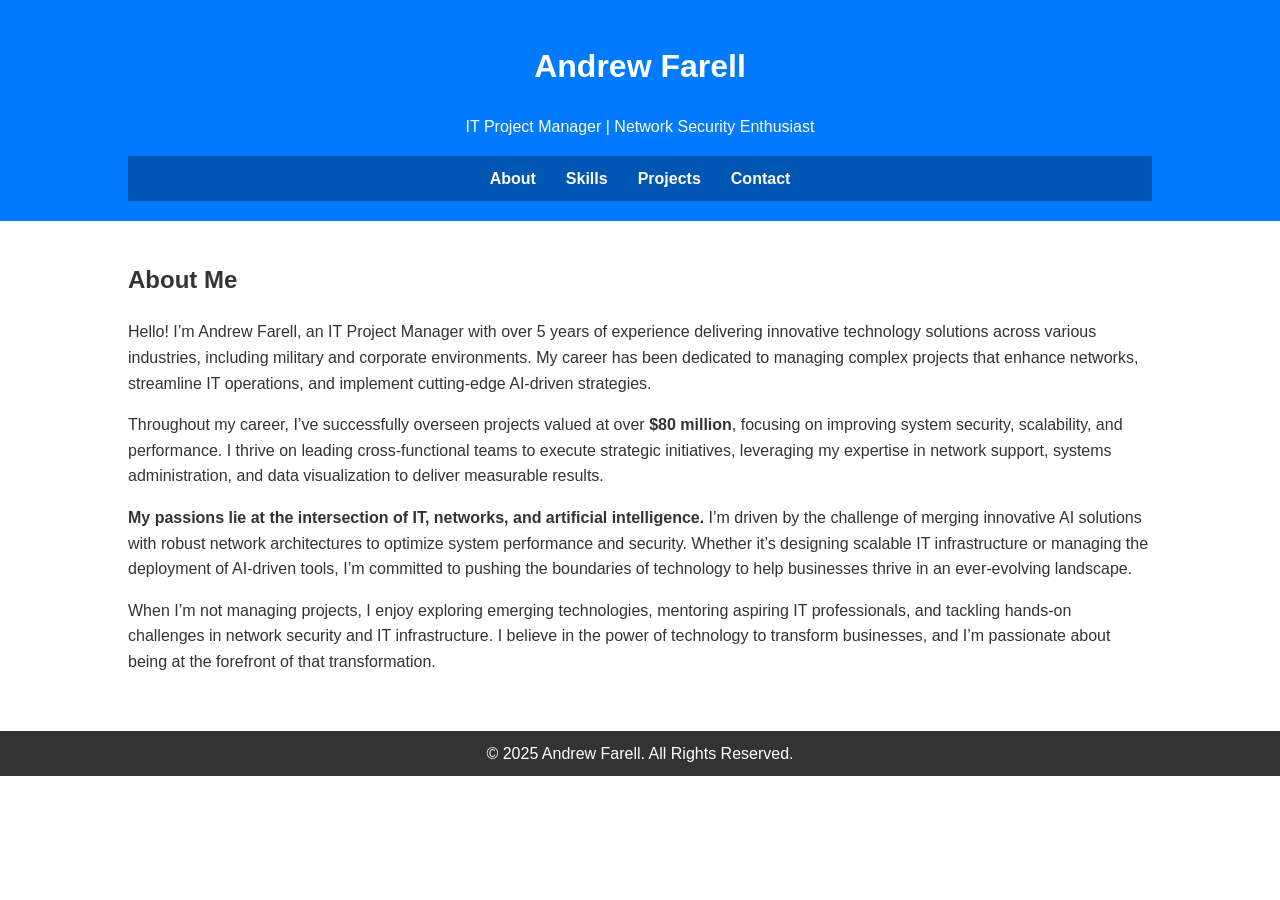
==== index.html @ 7eeb5d53 "Add static HTML, CSS, and image for personal website" ====
<!DOCTYPE html>
<html lang="en">
<head>
    <meta charset="UTF-8">
    <meta name="viewport" content="width=device-width, initial-scale=1.0">
    <title>Andrew Farell - About Me</title>
    <link rel="stylesheet" href="style.css">
</head>
<body>
    <header>
        <h1>Andrew Farell</h1>
        <p>IT Project Manager | Network Security Enthusiast</p>
        <nav>
            <a href="index.html">About</a>
            <a href="skills.html">Skills</a>
            <a href="projects.html">Projects</a>
            <a href="contact.html">Contact</a>
        </nav>
    </header>
    <main>
        <section>
            <h2>About Me</h2>
            <p>Hello! I’m Andrew Farell, an IT Project Manager with over 5 years of experience delivering innovative technology solutions across various industries, including military and corporate environments. My career has been dedicated to managing complex projects that enhance networks, streamline IT operations, and implement cutting-edge AI-driven strategies.</p>

            <p>Throughout my career, I’ve successfully overseen projects valued at over <strong>$80 million</strong>, focusing on improving system security, scalability, and performance. I thrive on leading cross-functional teams to execute strategic initiatives, leveraging my expertise in network support, systems administration, and data visualization to deliver measurable results.</p>

            <p><strong>My passions lie at the intersection of IT, networks, and artificial intelligence.</strong> I’m driven by the challenge of merging innovative AI solutions with robust network architectures to optimize system performance and security. Whether it’s designing scalable IT infrastructure or managing the deployment of AI-driven tools, I’m committed to pushing the boundaries of technology to help businesses thrive in an ever-evolving landscape.</p>

            <p>When I’m not managing projects, I enjoy exploring emerging technologies, mentoring aspiring IT professionals, and tackling hands-on challenges in network security and IT infrastructure. I believe in the power of technology to transform businesses, and I’m passionate about being at the forefront of that transformation.</p>
        </section>
    </main>
    <footer>
        <p>&copy; 2025 Andrew Farell. All Rights Reserved.</p>
    </footer>
</body>
</html>
---- style.css ----
/* Global Styles */
body {
    font-family: Arial, sans-serif;
    margin: 0;
    padding: 0;
    /* Background image with fallback background-color */
    background: url('/background.jpg') no-repeat center center fixed;
    background-size: cover;
    color: #333;
    line-height: 1.6;
}

header {
    background-color: #007BFF;
    color: #fff;
    padding: 20px 10%;
    text-align: center;
}

nav {
    display: flex;
    justify-content: center;
    background: #0056b3;
    padding: 10px;
}

nav a {
    margin: 0 15px;
    color: #fff;
    font-weight: bold;
    text-decoration: none;
}

nav a:hover {
    text-decoration: underline;
}

main {
    padding: 20px 10%;
}

footer {
    background-color: #333;
    color: #fff;
    text-align: center;
    padding: 10px;
    margin-top: 20px;
}

footer p {
    margin: 0;
}
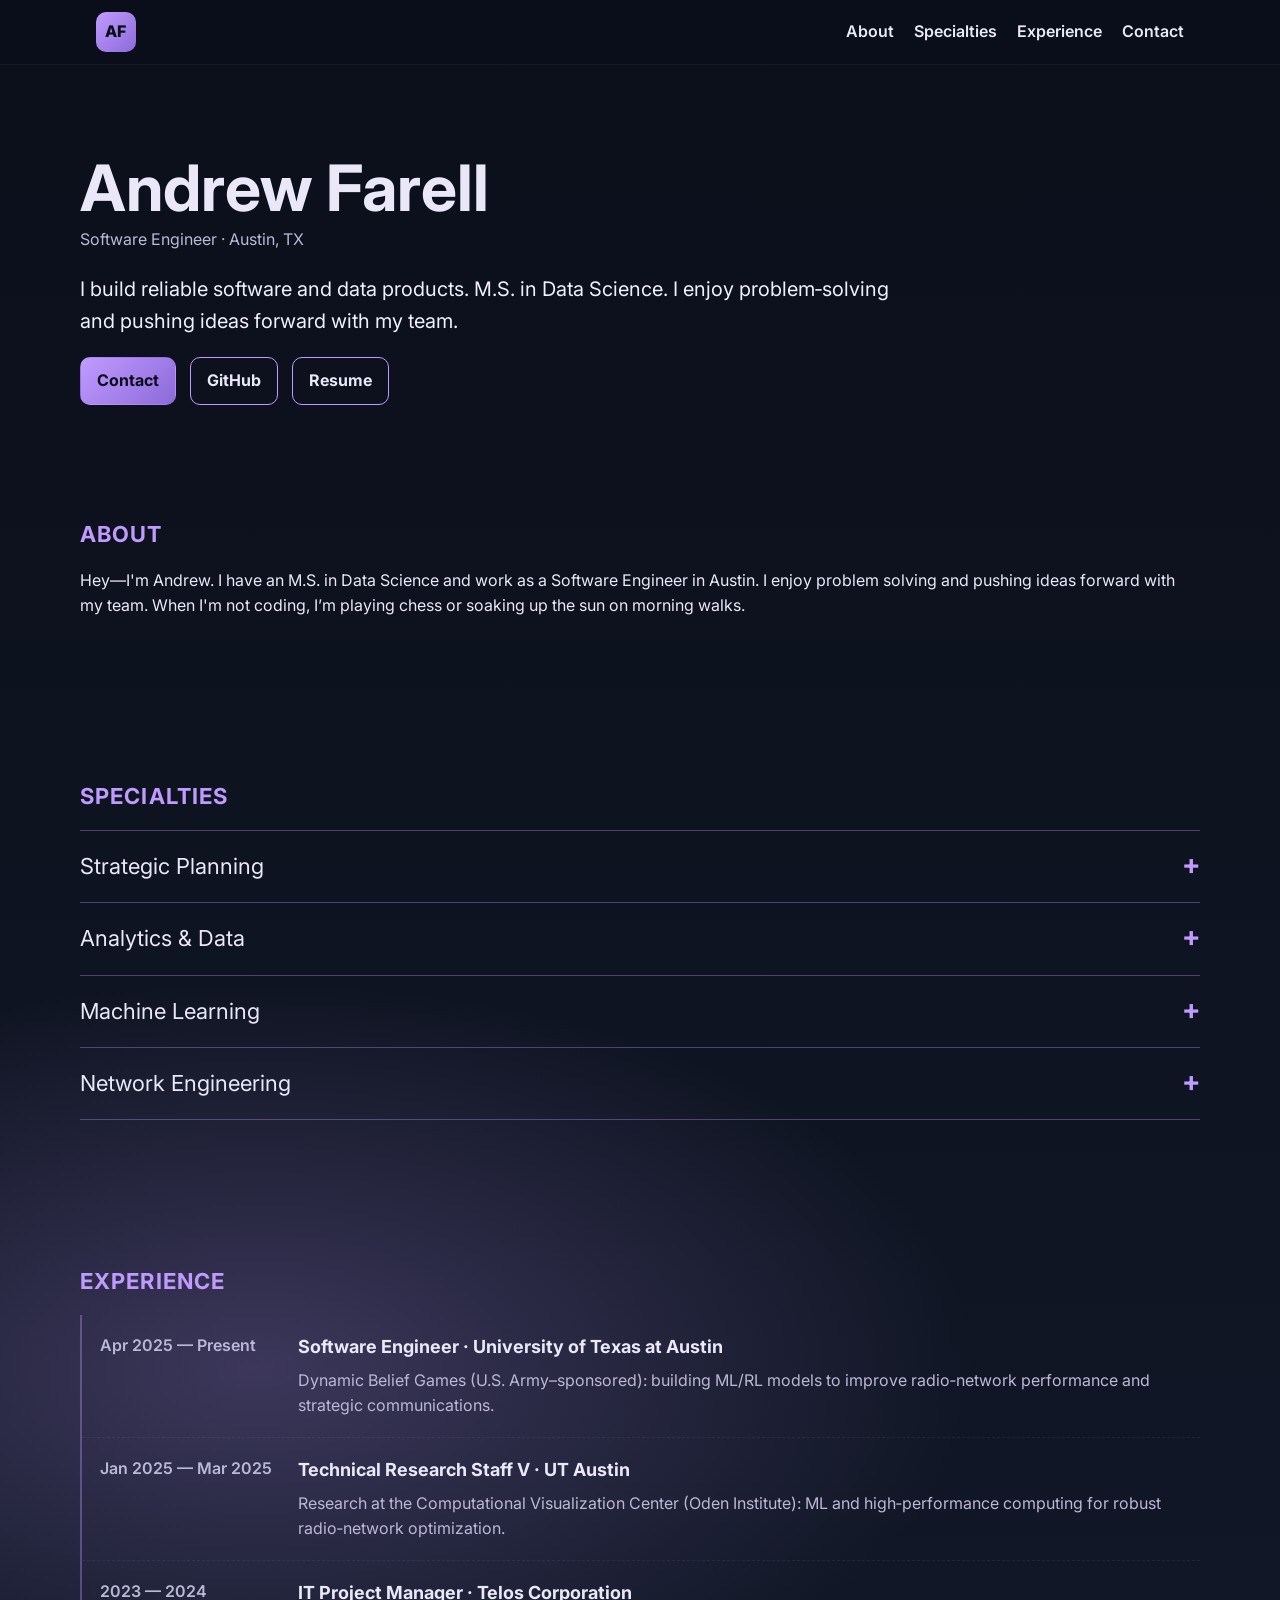
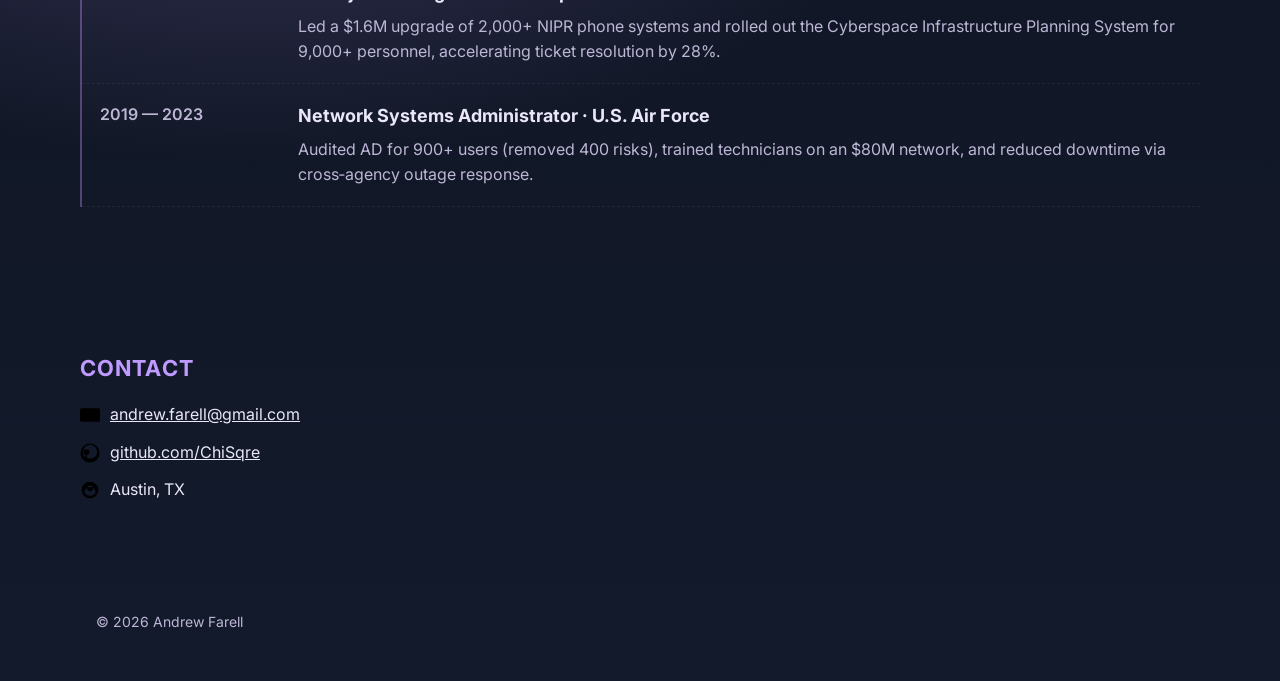
==== commit e3d603eb: "Initial personal site" ====
--- a/index.html
+++ b/index.html
@@ -1,36 +1,201 @@
-<!DOCTYPE html>
+<!doctype html>
 <html lang="en">
 <head>
-    <meta charset="UTF-8">
-    <meta name="viewport" content="width=device-width, initial-scale=1.0">
-    <title>Andrew Farell - About Me</title>
-    <link rel="stylesheet" href="style.css">
+  <meta charset="utf-8" />
+  <meta name="viewport" content="width=device-width, initial-scale=1" />
+  <title>Andrew Farell — Software Engineer</title>
+  <meta name="description" content="Software Engineer in Austin, TX with an M.S. in Data Science. Strategic planning, analytics, machine learning, and network engineering." />
+  <link rel="preconnect" href="https://fonts.googleapis.com">
+  <link rel="preconnect" href="https://fonts.gstatic.com" crossorigin>
+  <link href="https://fonts.googleapis.com/css2?family=Inter:wght@400;600;700&display=swap" rel="stylesheet">
+  <link rel="stylesheet" href="assets/styles.css" />
+  <link rel="icon" href="assets/favicon.svg" type="image/svg+xml">
+  <meta property="og:title" content="Andrew Farell — Software Engineer">
+  <meta property="og:description" content="Strategic planning, analytics & data, ML, and network engineering. Based in Austin, TX.">
+  <meta property="og:type" content="website">
+  <meta property="og:image" content="assets/og.svg">
 </head>
-<body>
-    <header>
-        <h1>Andrew Farell</h1>
-        <p>IT Project Manager | Network Security Enthusiast</p>
-        <nav>
-            <a href="index.html">About</a>
-            <a href="skills.html">Skills</a>
-            <a href="projects.html">Projects</a>
-            <a href="contact.html">Contact</a>
-        </nav>
-    </header>
-    <main>
-        <section>
-            <h2>About Me</h2>
-            <p>Hello! I’m Andrew Farell, an IT Project Manager with over 5 years of experience delivering innovative technology solutions across various industries, including military and corporate environments. My career has been dedicated to managing complex projects that enhance networks, streamline IT operations, and implement cutting-edge AI-driven strategies.</p>
-
-            <p>Throughout my career, I’ve successfully overseen projects valued at over <strong>$80 million</strong>, focusing on improving system security, scalability, and performance. I thrive on leading cross-functional teams to execute strategic initiatives, leveraging my expertise in network support, systems administration, and data visualization to deliver measurable results.</p>
-
-            <p><strong>My passions lie at the intersection of IT, networks, and artificial intelligence.</strong> I’m driven by the challenge of merging innovative AI solutions with robust network architectures to optimize system performance and security. Whether it’s designing scalable IT infrastructure or managing the deployment of AI-driven tools, I’m committed to pushing the boundaries of technology to help businesses thrive in an ever-evolving landscape.</p>
-
-            <p>When I’m not managing projects, I enjoy exploring emerging technologies, mentoring aspiring IT professionals, and tackling hands-on challenges in network security and IT infrastructure. I believe in the power of technology to transform businesses, and I’m passionate about being at the forefront of that transformation.</p>
-        </section>
-    </main>
-    <footer>
-        <p>&copy; 2025 Andrew Farell. All Rights Reserved.</p>
-    </footer>
+<body id="top">
+  <header class="site-header">
+    <nav class="container nav-wrap">
+      <a class="brand" href="#top" aria-label="Home">AF</a>
+      <button class="nav-toggle" aria-controls="site-nav" aria-expanded="false">Menu</button>
+      <ul id="site-nav" class="nav">
+        <li><a href="#about">About</a></li>
+        <li><a href="#specialties">Specialties</a></li>
+        <li><a href="#experience">Experience</a></li>
+        <li><a href="#contact">Contact</a></li>
+      </ul>
+    </nav>
+  </header>
+
+  <main>
+    <section class="hero container">
+      <div class="hero-copy">
+        <h1 class="name">Andrew Farell</h1>
+        <p class="kicker">Software Engineer · Austin, TX</p>
+        <p class="lede">
+          I build reliable software and data products. M.S. in Data Science. I enjoy problem‑solving
+          and pushing ideas forward with my team.
+        </p>
+        <div class="cta">
+          <a class="btn" href="#contact">Contact</a>
+          <a class="btn ghost" href="https://github.com/ChiSqre" target="_blank" rel="noopener">GitHub</a>
+          <a class="btn ghost" href="assets/Andrew_Farell_Resume.pdf" download>Resume</a>
+        </div>
+      </div>
+    </section>
+
+    <section id="about" class="section container">
+      <h2>About</h2>
+      <p>
+        Hey—I'm Andrew. I have an M.S. in Data Science and work as a Software Engineer in Austin.
+        I enjoy problem solving and pushing ideas forward with my team. When I'm not coding, I’m
+        playing chess or soaking up the sun on morning walks.
+      </p>
+    </section>
+
+    <section id="specialties" class="section container">
+      <h2>Specialties</h2>
+
+      <div class="accordion" role="list">
+        <details class="acc" role="listitem">
+          <summary>
+            <span>Strategic Planning</span>
+            <span class="plus" aria-hidden="true"></span>
+          </summary>
+          <div class="panel">
+            <p>
+              Strategic planning has always interested me. I’ve led and trained junior network
+              administrators in the U.S. Air Force, managed multi‑disciplinary IT projects at Telos,
+              and now help guide a U.S. Army–sponsored radio‑network research effort as a software
+              developer. I’m currently pursuing the Project Management Professional (PMP) credential
+              with an anticipated completion in Q4 2025.
+            </p>
+          </div>
+        </details>
+
+        <details class="acc" role="listitem">
+          <summary>
+            <span>Analytics &amp; Data</span>
+            <span class="plus" aria-hidden="true"></span>
+          </summary>
+          <div class="panel">
+            <p>
+              A love of math drew me to analytics. I earned an M.S. in Data Science and enjoy making
+              sense of complex datasets—cleaning, modeling, and turning results into decisions.
+              Day‑to‑day I work in Python and SQL and have hands‑on experience with PyTorch,
+              TensorFlow, and scikit‑learn.
+            </p>
+          </div>
+        </details>
+
+        <details class="acc" role="listitem">
+          <summary>
+            <span>Machine Learning</span>
+            <span class="plus" aria-hidden="true"></span>
+          </summary>
+          <div class="panel">
+            <p>
+              At The University of Texas at Austin, I develop ML and reinforcement‑learning models for
+              the Dynamic Belief Games project. Our work builds Stackelberg‑style predictors to reason
+              about strategic behavior in radio communication networks.
+            </p>
+          </div>
+        </details>
+
+        <details class="acc" role="listitem">
+          <summary>
+            <span>Network Engineering</span>
+            <span class="plus" aria-hidden="true"></span>
+          </summary>
+          <div class="panel">
+            <p>
+              I served as a Network Systems Administrator in the U.S. Air Force and hold a Security+
+              certification. I care a lot about network reliability and security because they underpin
+              trust—for users, customers, and teams alike.
+            </p>
+          </div>
+        </details>
+      </div>
+    </section>
+
+    <section id="experience" class="section container">
+      <h2>Experience</h2>
+
+      <ul class="timeline">
+        <li class="tl-item">
+          <div class="tl-time">Apr 2025 — Present</div>
+          <div class="tl-body">
+            <h3>Software Engineer · University of Texas at Austin</h3>
+            <p>Dynamic Belief Games (U.S. Army–sponsored): building ML/RL models to improve radio‑network performance and strategic communications.</p>
+          </div>
+        </li>
+        <li class="tl-item">
+          <div class="tl-time">Jan 2025 — Mar 2025</div>
+          <div class="tl-body">
+            <h3>Technical Research Staff V · UT Austin</h3>
+            <p>Research at the Computational Visualization Center (Oden Institute): ML and high‑performance computing for robust radio‑network optimization.</p>
+          </div>
+        </li>
+        <li class="tl-item">
+          <div class="tl-time">2023 — 2024</div>
+          <div class="tl-body">
+            <h3>IT Project Manager · Telos Corporation</h3>
+            <p>Led a $1.6M upgrade of 2,000+ NIPR phone systems and rolled out the Cyberspace Infrastructure Planning System for 9,000+ personnel, accelerating ticket resolution by 28%.</p>
+          </div>
+        </li>
+        <li class="tl-item">
+          <div class="tl-time">2019 — 2023</div>
+          <div class="tl-body">
+            <h3>Network Systems Administrator · U.S. Air Force</h3>
+            <p>Audited AD for 900+ users (removed 400 risks), trained technicians on an $80M network, and reduced downtime via cross‑agency outage response.</p>
+          </div>
+        </li>
+      </ul>
+    </section>
+
+    <section id="contact" class="section container">
+      <h2>Contact</h2>
+      <ul class="contact-list">
+        <li>
+          <svg aria-hidden="true" width="20" height="20" viewBox="0 0 24 24"><path d="M2 4h20v16H2z" fill="none"/><path d="M22 6v12H2V6l10 6L22 6zM2 4h20a2 2 0 0 1 2 2v12a2 2 0 0 1-2 2H2a2 2 0 0 1-2-2V6a2 2 0 0 1 2-2z"/></svg>
+          <a href="mailto:andrew.farell@gmail.com">andrew.farell@gmail.com</a>
+        </li>
+        <li>
+          <svg aria-hidden="true" width="20" height="20" viewBox="0 0 24 24"><path d="M12 .5a11.5 11.5 0 1 0 0 23 11.5 11.5 0 0 0 0-23zM9.1 18.1c-.5.1-.7-.2-.7-.5v-2c0-.7-.2-1.1-.5-1.3 1.7-.2 3.4-.8 3.4-3.1 0-.8-.3-1.4-.8-1.9.1-.2.3-.9-.1-1.9 0 0-.6-.2-1.9.7-.6-.2-1.2-.2-1.8 0-1.3-.9-1.9-.7-1.9-.7-.4 1-.2 1.7-.1 1.9-.5.5-.8 1.1-.8 1.9 0 2.3 1.7 2.9 3.4 3.1-.2.2-.4.5-.4.9v1.4c0 .3-.2.6-.7.5A8.6 8.6 0 1 1 20.6 12a8.6 8.6 0 0 1-11.5 6.1z"/></svg>
+          <a href="https://github.com/ChiSqre" target="_blank" rel="noopener">github.com/ChiSqre</a>
+        </li>
+        <li>
+          <svg aria-hidden="true" width="20" height="20" viewBox="0 0 24 24"><path d="M12 2a10 10 0 1 0 0 20 10 10 0 0 0 0-20zM8.5 10a3.5 3.5 0 1 1 7 0A3.5 3.5 0 0 1 8.5 10zm3.5 9a7.5 7.5 0 0 1-6.7-4 5.5 5.5 0 0 1 13.4 0A7.5 7.5 0 0 1 12 19z"/></svg>
+          Austin, TX
+        </li>
+      </ul>
+    </section>
+  </main>
+
+  <footer class="site-footer">
+    <div class="container small">© <span id="year"></span> Andrew Farell</div>
+  </footer>
+
+  <script src="assets/script.js" defer></script>
+
+  <script type="application/ld+json">
+  {
+    "@context": "https://schema.org",
+    "@type": "Person",
+    "name": "Andrew Farell",
+    "jobTitle": "Software Engineer",
+    "email": "mailto:andrew.farell@gmail.com",
+    "url": "https://chisqre.github.io/",
+    "sameAs": ["https://github.com/ChiSqre"],
+    "address": {
+      "@type": "PostalAddress",
+      "addressLocality": "Austin",
+      "addressRegion": "TX",
+      "addressCountry": "US"
+    }
+  }
+  </script>
 </body>
 </html>
--- a/assets/styles.css
+++ b/assets/styles.css
@@ -0,0 +1,140 @@
+/* ---------- Andrew Farell personal site styles ---------- */
+:root{
+  --bg: #0b0f1a;
+  --bg2: #131a2b;
+  --ink: #eae7f9;
+  --muted: #bdb7d6;
+  --brand: #c09bff;
+  --brand-2: #8c6ad9;
+  --line: rgba(192, 155, 255, 0.35);
+}
+
+*{ box-sizing: border-box; }
+html{ scroll-behavior: smooth; }
+body{
+  margin:0;
+  font-family: Inter, system-ui, -apple-system, Segoe UI, Roboto, Helvetica, Arial, "Apple Color Emoji","Segoe UI Emoji", "Segoe UI Symbol", sans-serif;
+  line-height: 1.6;
+  background:
+    radial-gradient(1200px 650px at 20% 60%, rgba(192,155,255,0.25), transparent 60%),
+    linear-gradient(180deg, var(--bg) 0%, var(--bg2) 100%);
+  color: var(--ink);
+  min-height: 100vh;
+}
+
+.container{
+  width: min(1120px, 92vw);
+  margin-inline: auto;
+  padding-inline: 16px;
+}
+
+.section{ padding: 72px 0; }
+.section h2{
+  font-size: 22px;
+  letter-spacing: .05em;
+  text-transform: uppercase;
+  color: var(--brand);
+  margin: 0 0 16px 0;
+}
+
+/* Header / Nav */
+.site-header{
+  position: sticky;
+  top: 0;
+  z-index: 100;
+  background: rgba(11,15,26,0.7);
+  backdrop-filter: saturate(120%) blur(8px);
+  border-bottom: 1px solid rgba(255,255,255,0.05);
+}
+.nav-wrap{
+  display:flex; align-items:center; justify-content:space-between;
+  height: 64px;
+}
+.brand{
+  display:inline-grid; place-items:center;
+  width:40px; height:40px; border-radius:10px;
+  background: linear-gradient(135deg, var(--brand), var(--brand-2));
+  color:#0b0f1a; font-weight:800; text-decoration:none;
+  letter-spacing:.02em;
+}
+.nav{ list-style:none; display:flex; gap:20px; margin:0; padding:0; }
+.nav a{ color: var(--ink); text-decoration:none; font-weight:600; }
+.nav a:hover{ color: var(--brand); }
+
+.nav-toggle{ display:none; }
+
+@media (max-width: 720px){
+  .nav-toggle{
+    display:inline-block;
+    background:transparent; border:1px solid var(--line);
+    color: var(--ink); padding:6px 10px; border-radius:8px;
+  }
+  .nav{ 
+    position:absolute; right:16px; top:64px; background: #0e1423; 
+    border:1px solid rgba(255,255,255,0.06); border-radius:10px;
+    display:none; padding:12px; flex-direction:column; gap:10px;
+  }
+  .nav.open{ display:flex; }
+}
+
+/* Hero */
+.hero{ padding: 88px 0 40px; }
+.name{ margin:0; font-size: clamp(36px, 6vw, 64px); line-height:1.1; }
+.kicker{ color: var(--muted); margin:.25rem 0 .75rem 0; }
+.lede{ font-size: clamp(16px, 2.7vw, 20px); max-width: 840px; color: #f1eefe; }
+
+.btn{
+  display:inline-block; padding: 10px 16px; border-radius: 10px;
+  background: linear-gradient(135deg, var(--brand), var(--brand-2));
+  color:#0b0f1a; font-weight:700; text-decoration:none; margin-right:10px;
+  border: 1px solid transparent;
+}
+.btn.ghost{
+  background: transparent; color: var(--ink);
+  border-color: var(--brand);
+}
+.btn:hover{ filter: brightness(1.05); }
+.btn.ghost:hover{ background: rgba(192,155,255,0.1); }
+
+/* Accordion */
+.accordion{ border-top: 1px solid var(--line); }
+.acc{ border-bottom: 1px solid var(--line); }
+.acc > summary{
+  list-style: none;
+  cursor: pointer;
+  padding: 18px 0;
+  display:flex; align-items:center; justify-content:space-between;
+  font-size: clamp(18px, 2.4vw, 22px);
+}
+.acc > summary::-webkit-details-marker{ display:none; }
+.acc .plus::before{ content:"+"; font-weight:700; font-size: 28px; line-height:1; color: var(--brand); }
+.acc[open] .plus::before{ content:"–"; }
+.acc .panel{ padding: 0 0 18px 0; color: var(--muted); max-width: 960px; }
+.acc p{ margin:0; }
+
+/* Timeline */
+.timeline{ list-style:none; margin:0; padding:0; border-left: 2px solid var(--line); }
+.tl-item{ display:grid; grid-template-columns: 180px 1fr; gap:18px; padding: 18px 0 18px 18px; border-bottom: 1px dashed rgba(255,255,255,0.06); }
+.tl-time{ color: var(--muted); font-weight:600; }
+.tl-body h3{ margin:0 0 6px 0; font-size: 18px; }
+.tl-body p{ margin:0; color: var(--muted); }
+@media (max-width:720px){
+  .tl-item{ grid-template-columns: 1fr; padding-left: 12px; }
+}
+
+/* Contact */
+.contact-list{ list-style:none; margin: 0; padding: 0; display:grid; gap:12px; }
+.contact-list li{ display:flex; align-items:center; gap:10px; }
+.contact-list a{ color: var(--ink); }
+.contact-list a:hover{ color: var(--brand); }
+
+/* Footer */
+.site-footer{ padding: 36px 0 48px; }
+.small{ color: var(--muted); font-size: 14px; }
+
+/* Misc */
+:target{ scroll-margin-top: 80px; }
+
+@media (prefers-reduced-motion: reduce){
+  html{ scroll-behavior: auto; }
+}
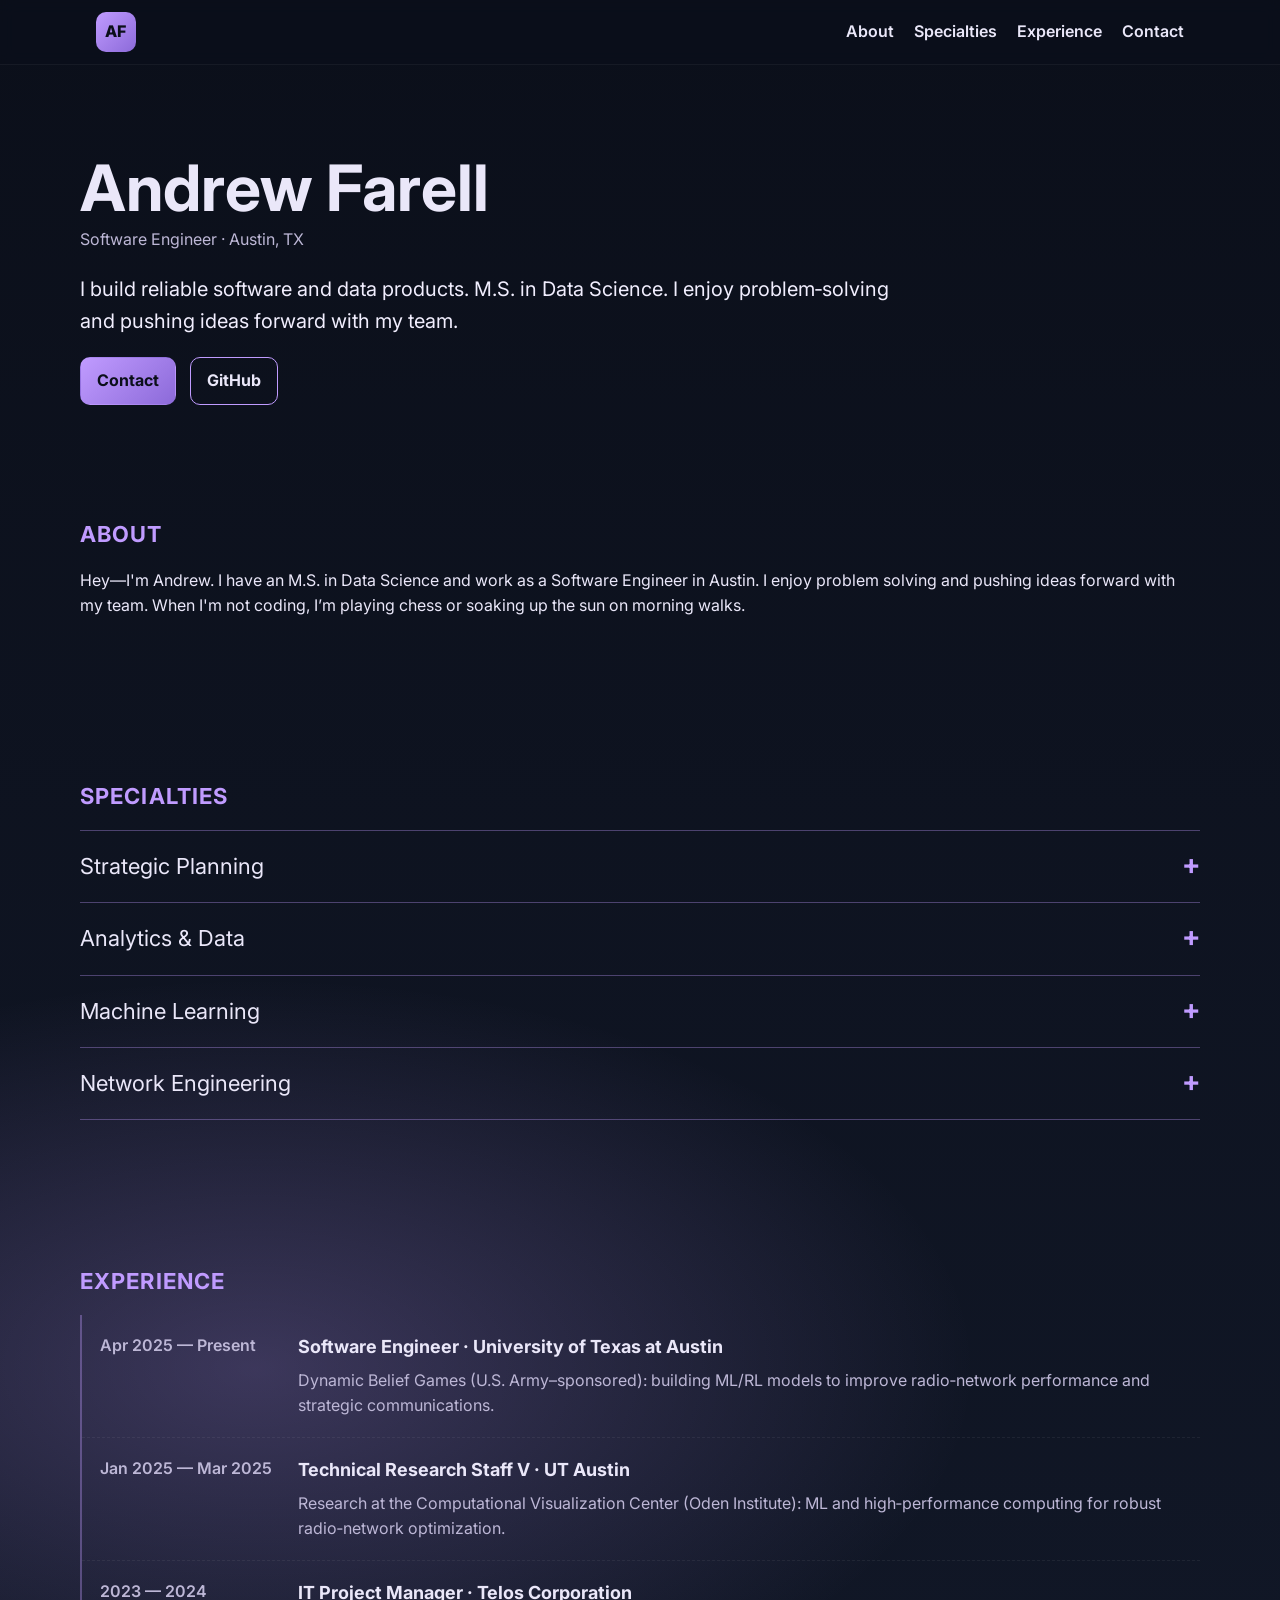
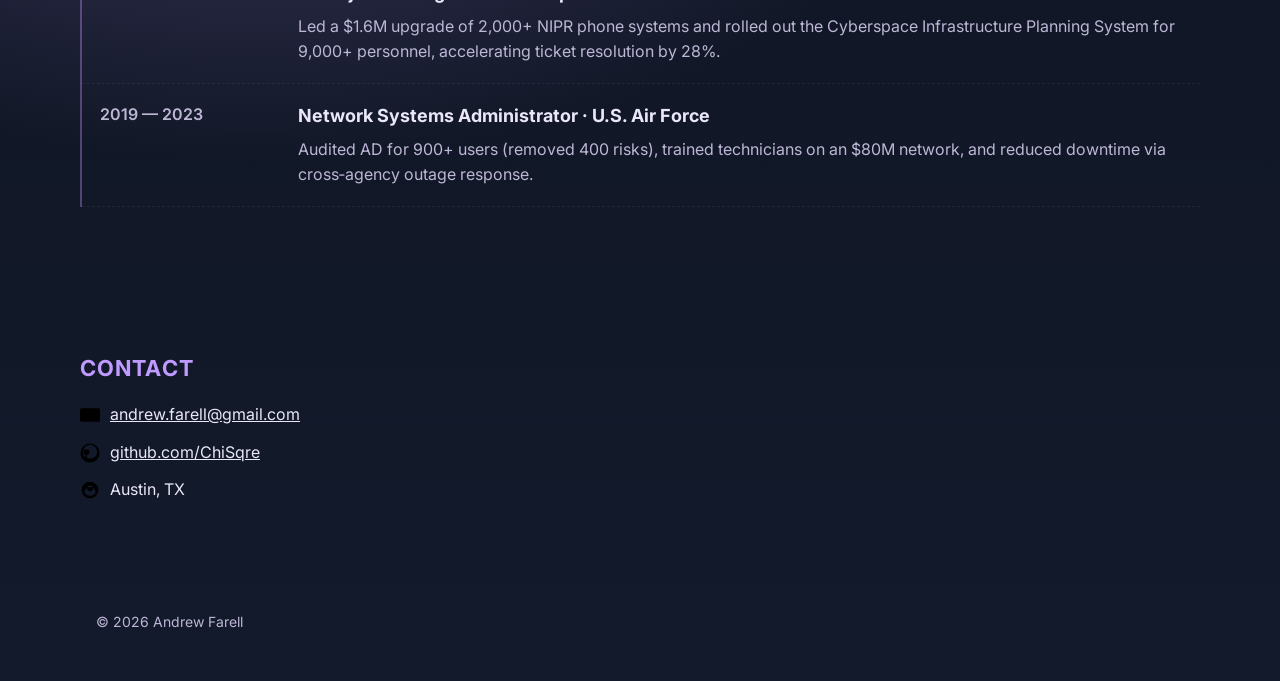
==== commit 36b5b956: "Initial commit" ====
--- a/index.html
+++ b/index.html
@@ -41,7 +41,6 @@
         <div class="cta">
           <a class="btn" href="#contact">Contact</a>
           <a class="btn ghost" href="https://github.com/ChiSqre" target="_blank" rel="noopener">GitHub</a>
-          <a class="btn ghost" href="assets/Andrew_Farell_Resume.pdf" download>Resume</a>
         </div>
       </div>
     </section>
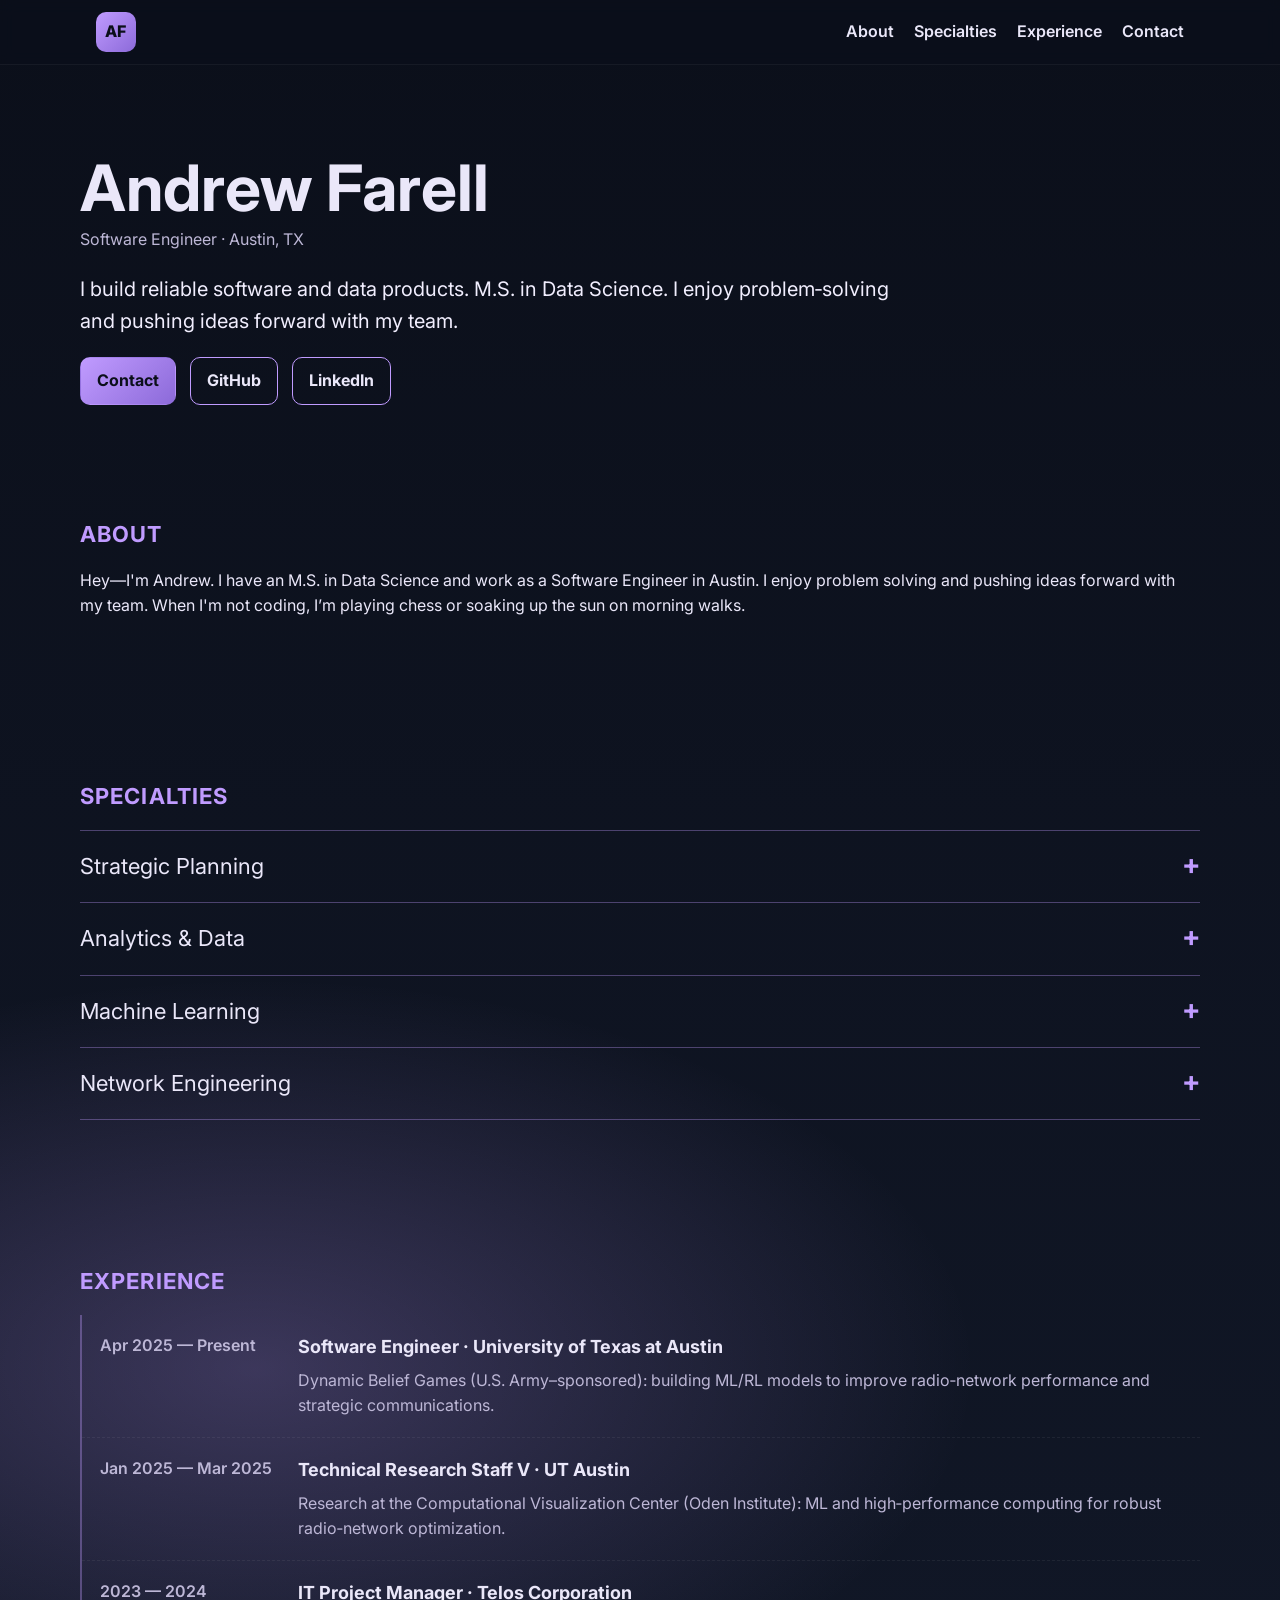
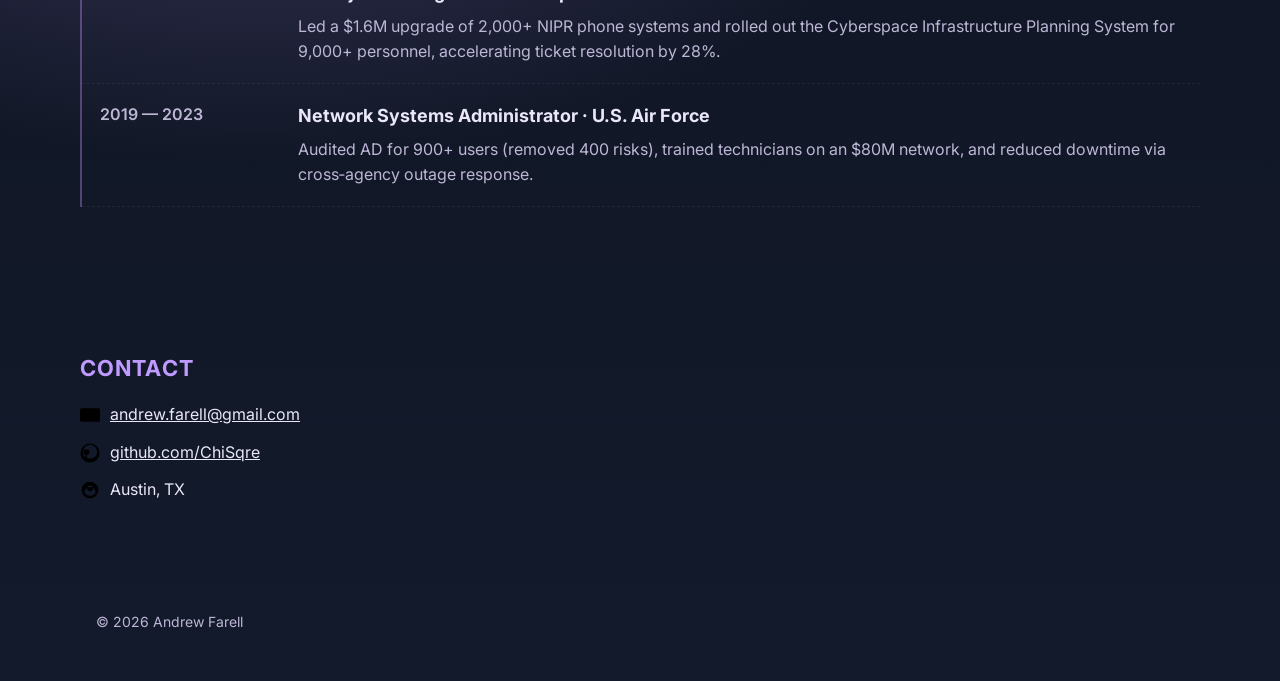
==== commit b9d965f6: "Add LinkedIn button to hero and JSON-LD" ====
--- a/index.html
+++ b/index.html
@@ -41,6 +41,7 @@
         <div class="cta">
           <a class="btn" href="#contact">Contact</a>
           <a class="btn ghost" href="https://github.com/ChiSqre" target="_blank" rel="noopener">GitHub</a>
+          <a class="btn ghost" href="https://www.linkedin.com/in/andrew-farell-275baa21b" target="_blank" rel="noopener">LinkedIn</a>
         </div>
       </div>
     </section>
@@ -187,7 +188,10 @@
     "jobTitle": "Software Engineer",
     "email": "mailto:andrew.farell@gmail.com",
     "url": "https://chisqre.github.io/",
-    "sameAs": ["https://github.com/ChiSqre"],
+    "sameAs": [
+      "https://github.com/ChiSqre",
+      "https://www.linkedin.com/in/andrew-farell-275baa21b"
+    ],
     "address": {
       "@type": "PostalAddress",
       "addressLocality": "Austin",
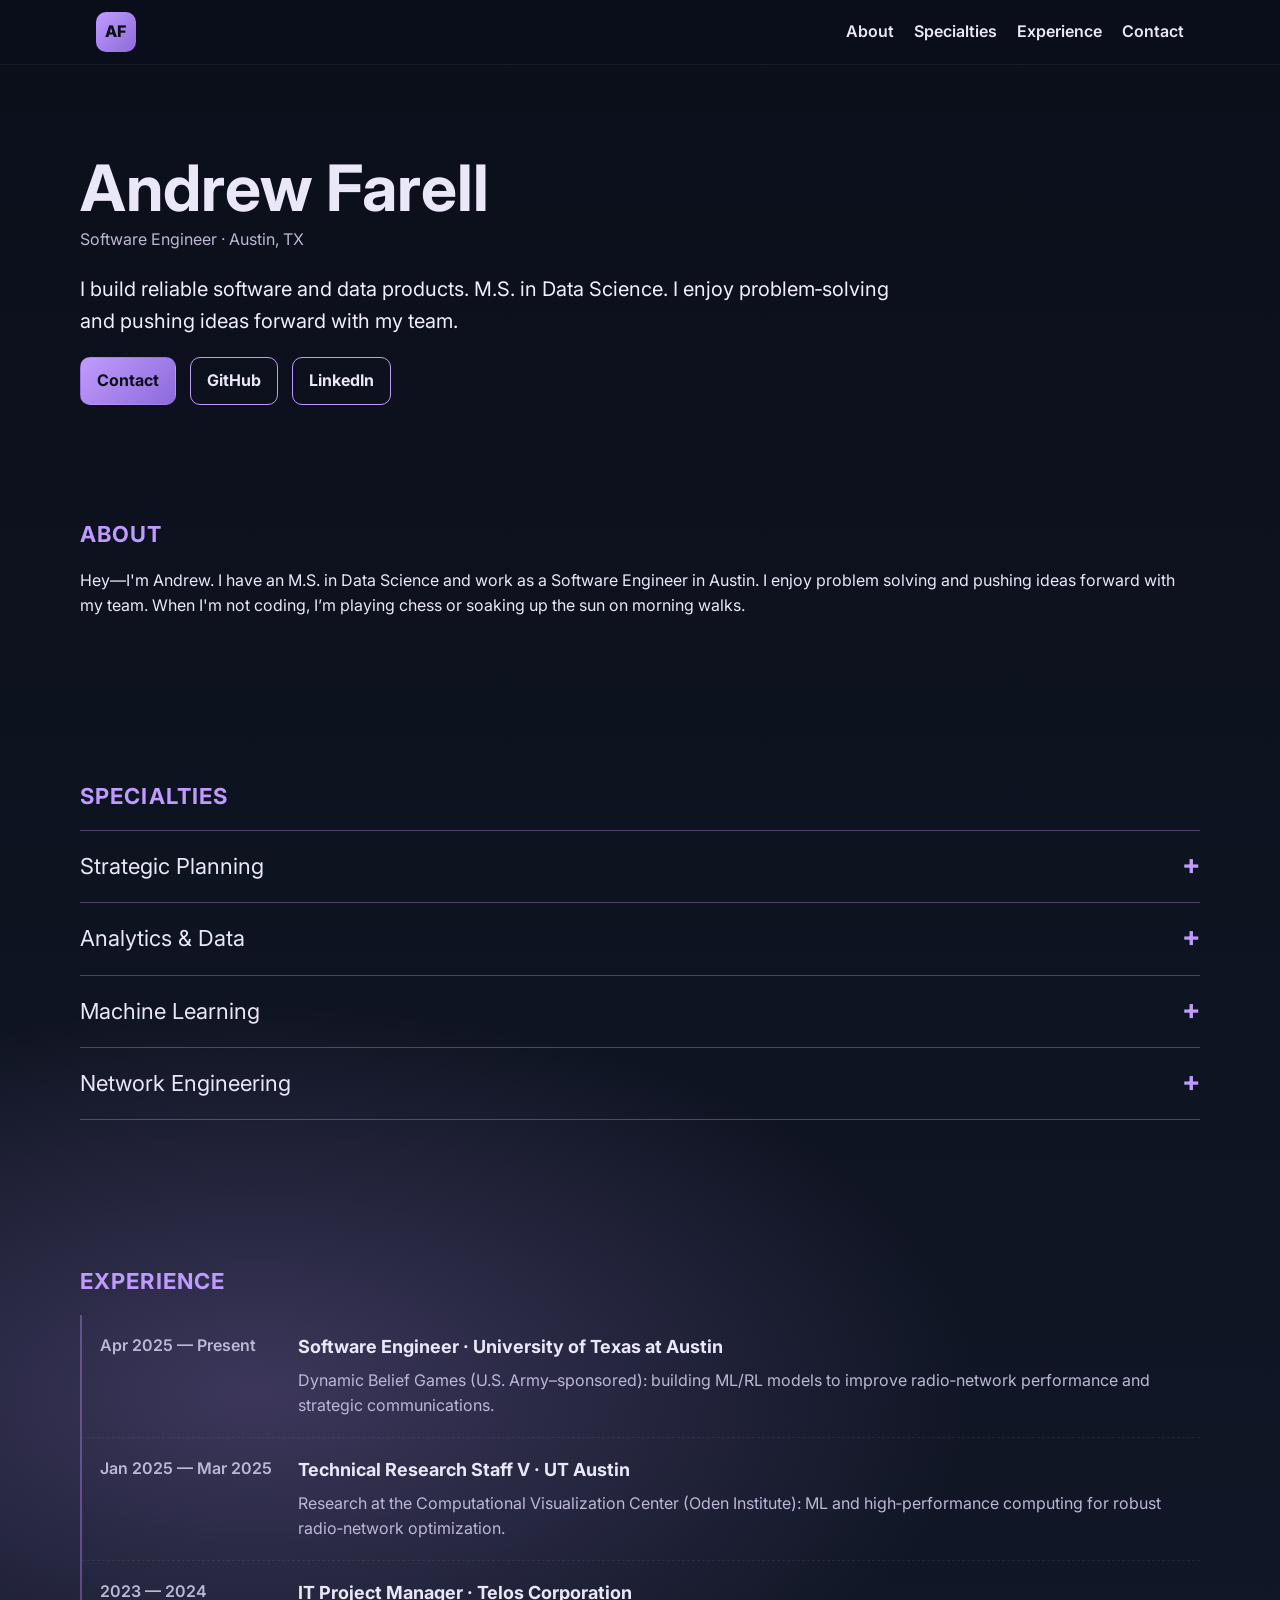
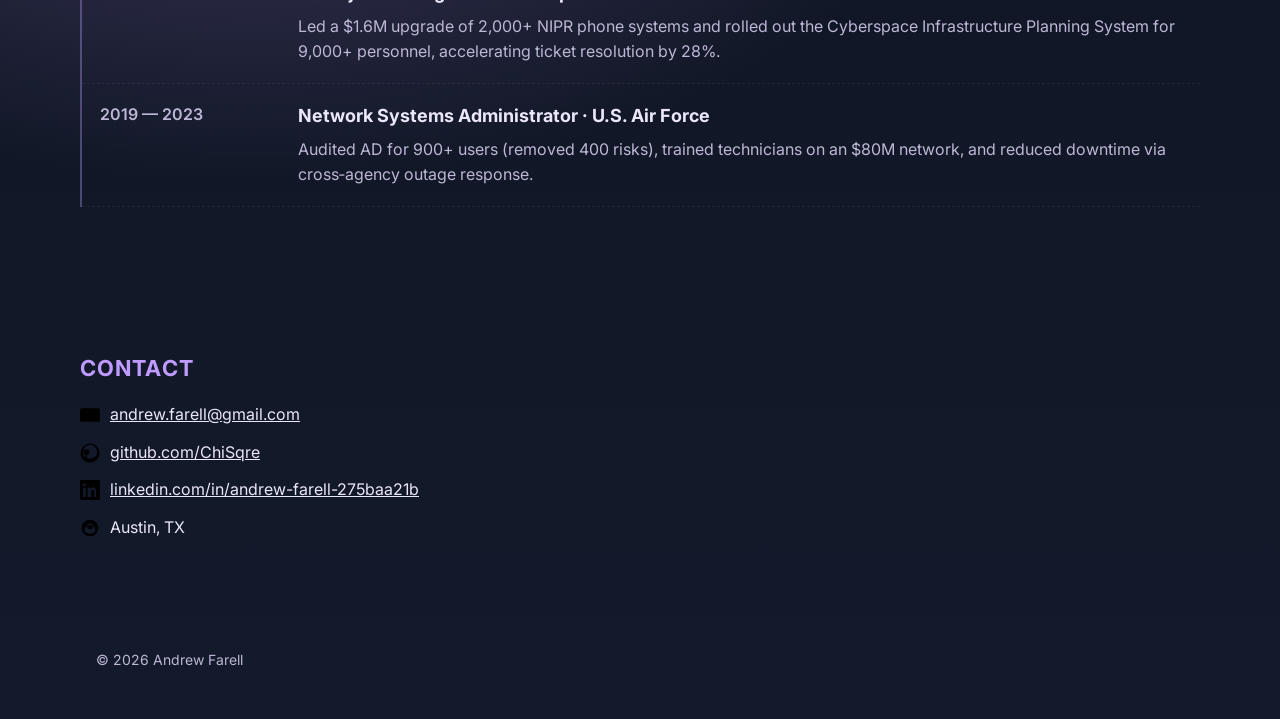
==== commit c93e99e9: "Add LinkedIn to Contact section with icon" ====
--- a/index.html
+++ b/index.html
@@ -167,6 +167,10 @@
           <a href="https://github.com/ChiSqre" target="_blank" rel="noopener">github.com/ChiSqre</a>
         </li>
         <li>
+          <svg aria-hidden="true" width="20" height="20" viewBox="0 0 24 24"><path d="M20.447 20.452H17.2v-5.569c0-1.328-.027-3.037-1.85-3.037-1.853 0-2.136 1.447-2.136 2.943v5.663H9.067V9h3.112v1.561h.045c.434-.823 1.495-1.69 3.076-1.69 3.29 0 3.895 2.166 3.895 4.985v6.596zM5.337 7.433a1.81 1.81 0 1 1 0-3.62 1.81 1.81 0 0 1 0 3.62zM6.999 20.452H3.671V9h3.328v11.452zM22.225 0H1.771C.792 0 0 .774 0 1.729v20.542C0 23.225.792 24 1.771 24h20.451C23.2 24 24 23.225 24 22.271V1.729C24 .774 23.2 0 22.225 0z"/></svg>
+          <a href="https://www.linkedin.com/in/andrew-farell-275baa21b" target="_blank" rel="noopener">linkedin.com/in/andrew-farell-275baa21b</a>
+        </li>
+        <li>
           <svg aria-hidden="true" width="20" height="20" viewBox="0 0 24 24"><path d="M12 2a10 10 0 1 0 0 20 10 10 0 0 0 0-20zM8.5 10a3.5 3.5 0 1 1 7 0A3.5 3.5 0 0 1 8.5 10zm3.5 9a7.5 7.5 0 0 1-6.7-4 5.5 5.5 0 0 1 13.4 0A7.5 7.5 0 0 1 12 19z"/></svg>
           Austin, TX
         </li>
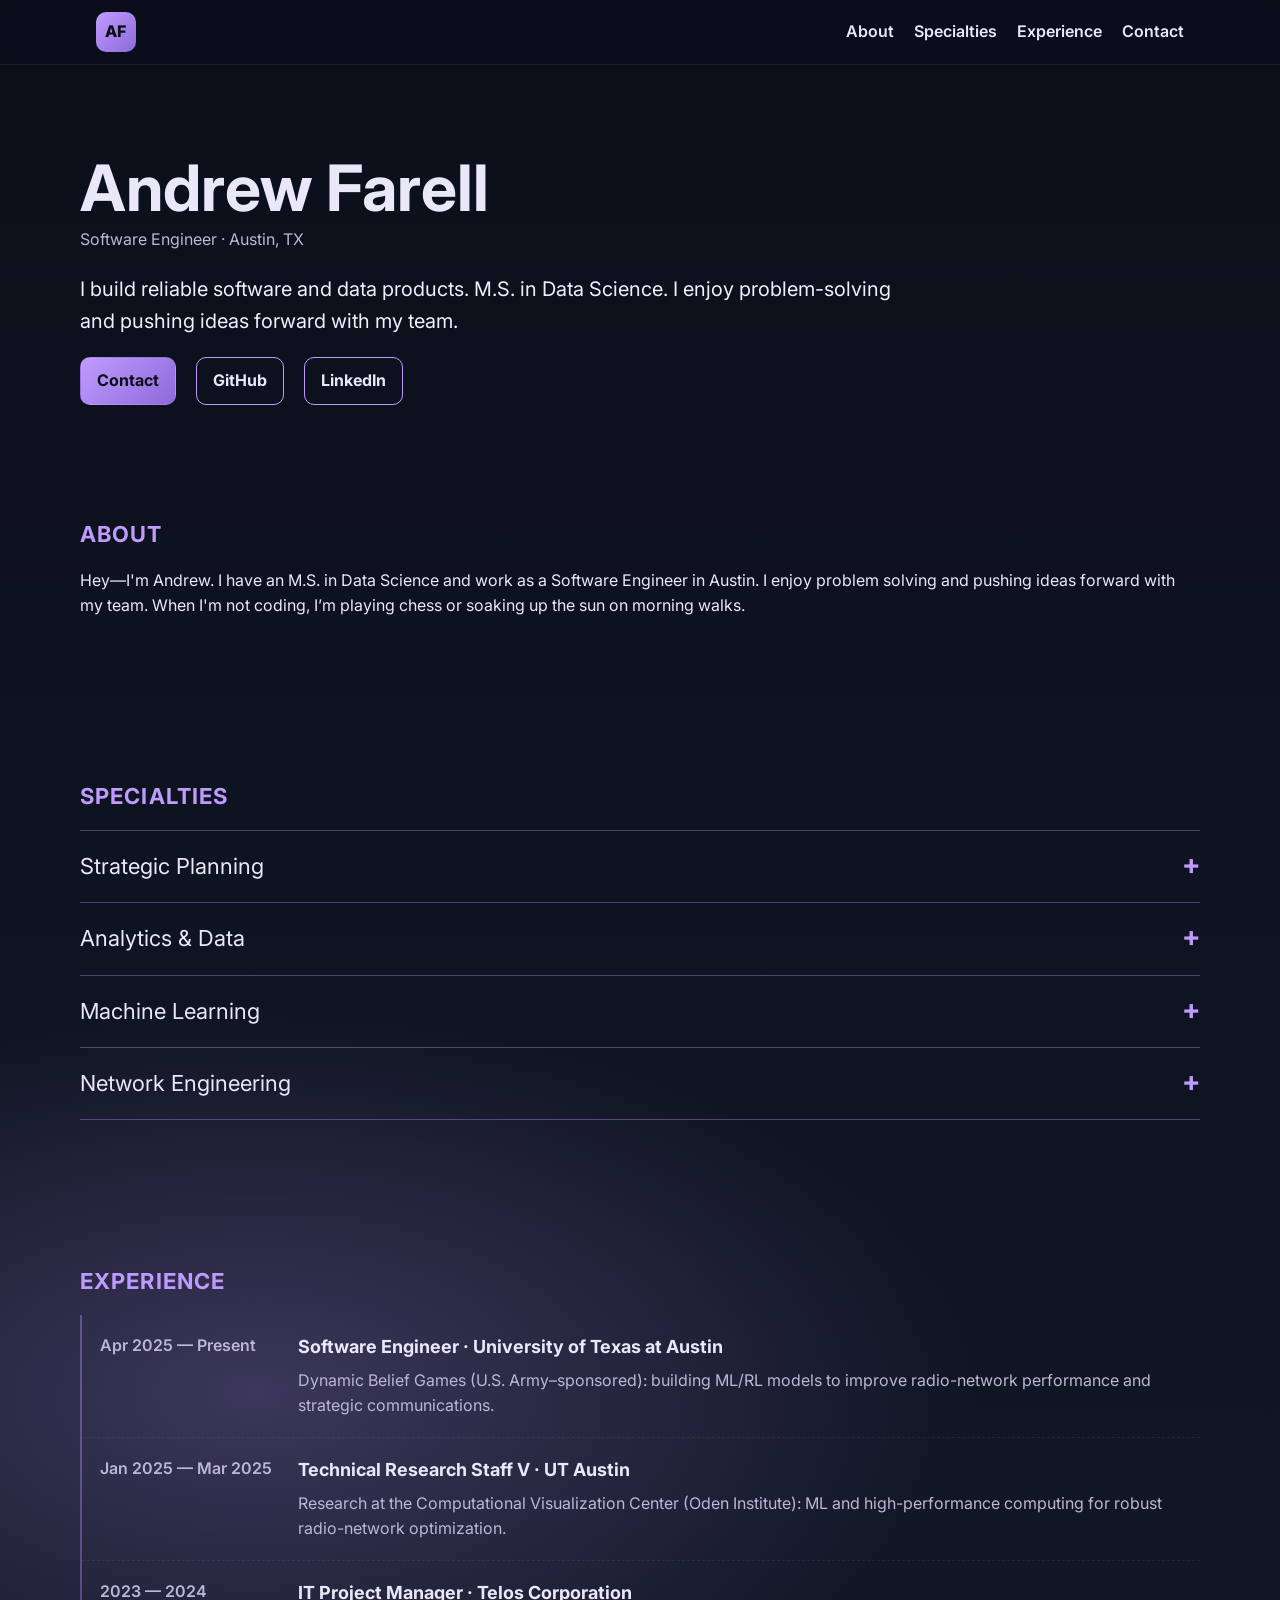
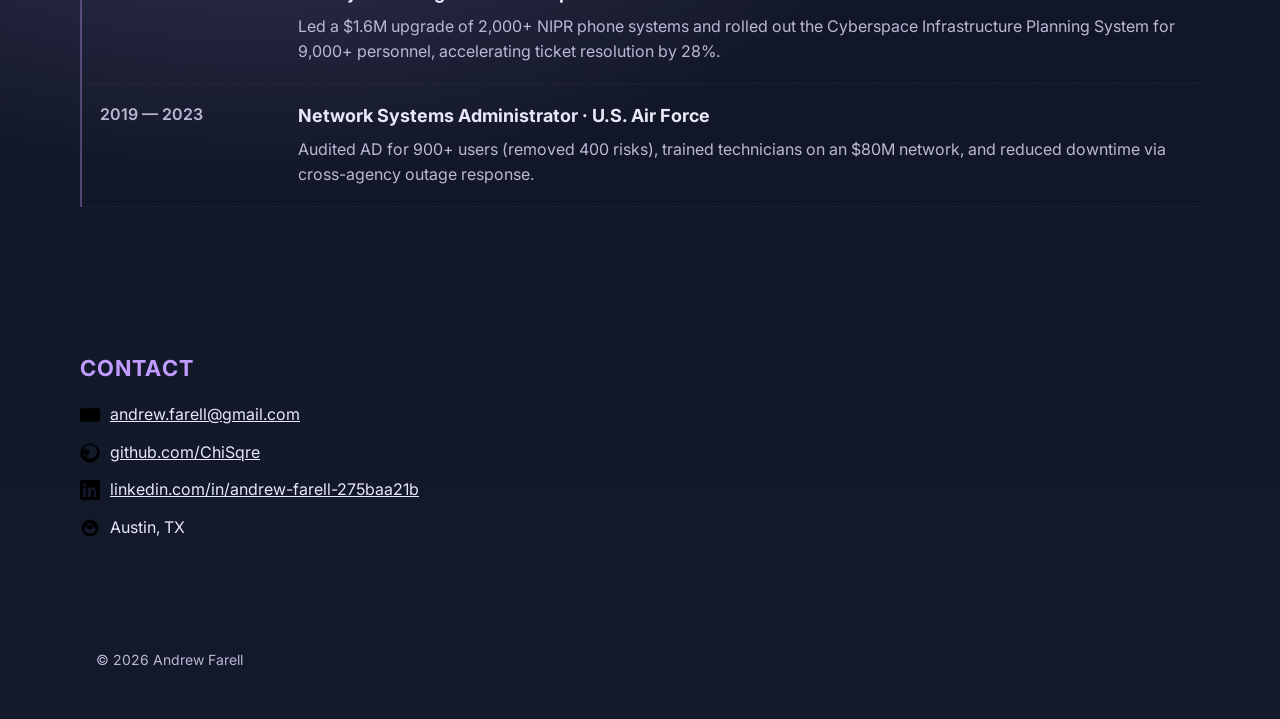
==== commit b7b99816: "Minor tweaks to index" ====
--- a/index.html
+++ b/index.html
@@ -11,9 +11,13 @@
   <link rel="stylesheet" href="assets/styles.css" />
   <link rel="icon" href="assets/favicon.svg" type="image/svg+xml">
   <meta property="og:title" content="Andrew Farell — Software Engineer">
-  <meta property="og:description" content="Strategic planning, analytics & data, ML, and network engineering. Based in Austin, TX.">
+  <meta property="og:description" content="Strategic planning, analytics &amp; data, ML, and network engineering. Based in Austin, TX.">
   <meta property="og:type" content="website">
   <meta property="og:image" content="assets/og.svg">
+  <style>
+    /* Ensure hero buttons always show nicely (especially LinkedIn) */
+    .hero .cta{ display:flex; flex-wrap:wrap; gap:10px; margin-top:12px; }
+  </style>
 </head>
 <body id="top">
   <header class="site-header">
@@ -35,7 +39,7 @@
         <h1 class="name">Andrew Farell</h1>
         <p class="kicker">Software Engineer · Austin, TX</p>
         <p class="lede">
-          I build reliable software and data products. M.S. in Data Science. I enjoy problem‑solving
+          I build reliable software and data products. M.S. in Data Science. I enjoy problem-solving
           and pushing ideas forward with my team.
         </p>
         <div class="cta">
@@ -67,8 +71,8 @@
           <div class="panel">
             <p>
               Strategic planning has always interested me. I’ve led and trained junior network
-              administrators in the U.S. Air Force, managed multi‑disciplinary IT projects at Telos,
-              and now help guide a U.S. Army–sponsored radio‑network research effort as a software
+              administrators in the U.S. Air Force, managed multi-disciplinary IT projects at Telos,
+              and now help guide a U.S. Army–sponsored radio-network research effort as a software
               developer. I’m currently pursuing the Project Management Professional (PMP) credential
               with an anticipated completion in Q4 2025.
             </p>
@@ -84,8 +88,8 @@
             <p>
               A love of math drew me to analytics. I earned an M.S. in Data Science and enjoy making
               sense of complex datasets—cleaning, modeling, and turning results into decisions.
-              Day‑to‑day I work in Python and SQL and have hands‑on experience with PyTorch,
-              TensorFlow, and scikit‑learn.
+              Day-to-day I work in Python and SQL and have hands-on experience with PyTorch,
+              TensorFlow, and scikit-learn.
             </p>
           </div>
         </details>
@@ -97,8 +101,8 @@
           </summary>
           <div class="panel">
             <p>
-              At The University of Texas at Austin, I develop ML and reinforcement‑learning models for
-              the Dynamic Belief Games project. Our work builds Stackelberg‑style predictors to reason
+              At The University of Texas at Austin, I develop ML and reinforcement-learning models for
+              the Dynamic Belief Games project. Our work builds Stackelberg-style predictors to reason
               about strategic behavior in radio communication networks.
             </p>
           </div>
@@ -128,14 +132,14 @@
           <div class="tl-time">Apr 2025 — Present</div>
           <div class="tl-body">
             <h3>Software Engineer · University of Texas at Austin</h3>
-            <p>Dynamic Belief Games (U.S. Army–sponsored): building ML/RL models to improve radio‑network performance and strategic communications.</p>
+            <p>Dynamic Belief Games (U.S. Army–sponsored): building ML/RL models to improve radio-network performance and strategic communications.</p>
           </div>
         </li>
         <li class="tl-item">
           <div class="tl-time">Jan 2025 — Mar 2025</div>
           <div class="tl-body">
             <h3>Technical Research Staff V · UT Austin</h3>
-            <p>Research at the Computational Visualization Center (Oden Institute): ML and high‑performance computing for robust radio‑network optimization.</p>
+            <p>Research at the Computational Visualization Center (Oden Institute): ML and high-performance computing for robust radio-network optimization.</p>
           </div>
         </li>
         <li class="tl-item">
@@ -149,7 +153,7 @@
           <div class="tl-time">2019 — 2023</div>
           <div class="tl-body">
             <h3>Network Systems Administrator · U.S. Air Force</h3>
-            <p>Audited AD for 900+ users (removed 400 risks), trained technicians on an $80M network, and reduced downtime via cross‑agency outage response.</p>
+            <p>Audited AD for 900+ users (removed 400 risks), trained technicians on an $80M network, and reduced downtime via cross-agency outage response.</p>
           </div>
         </li>
       </ul>
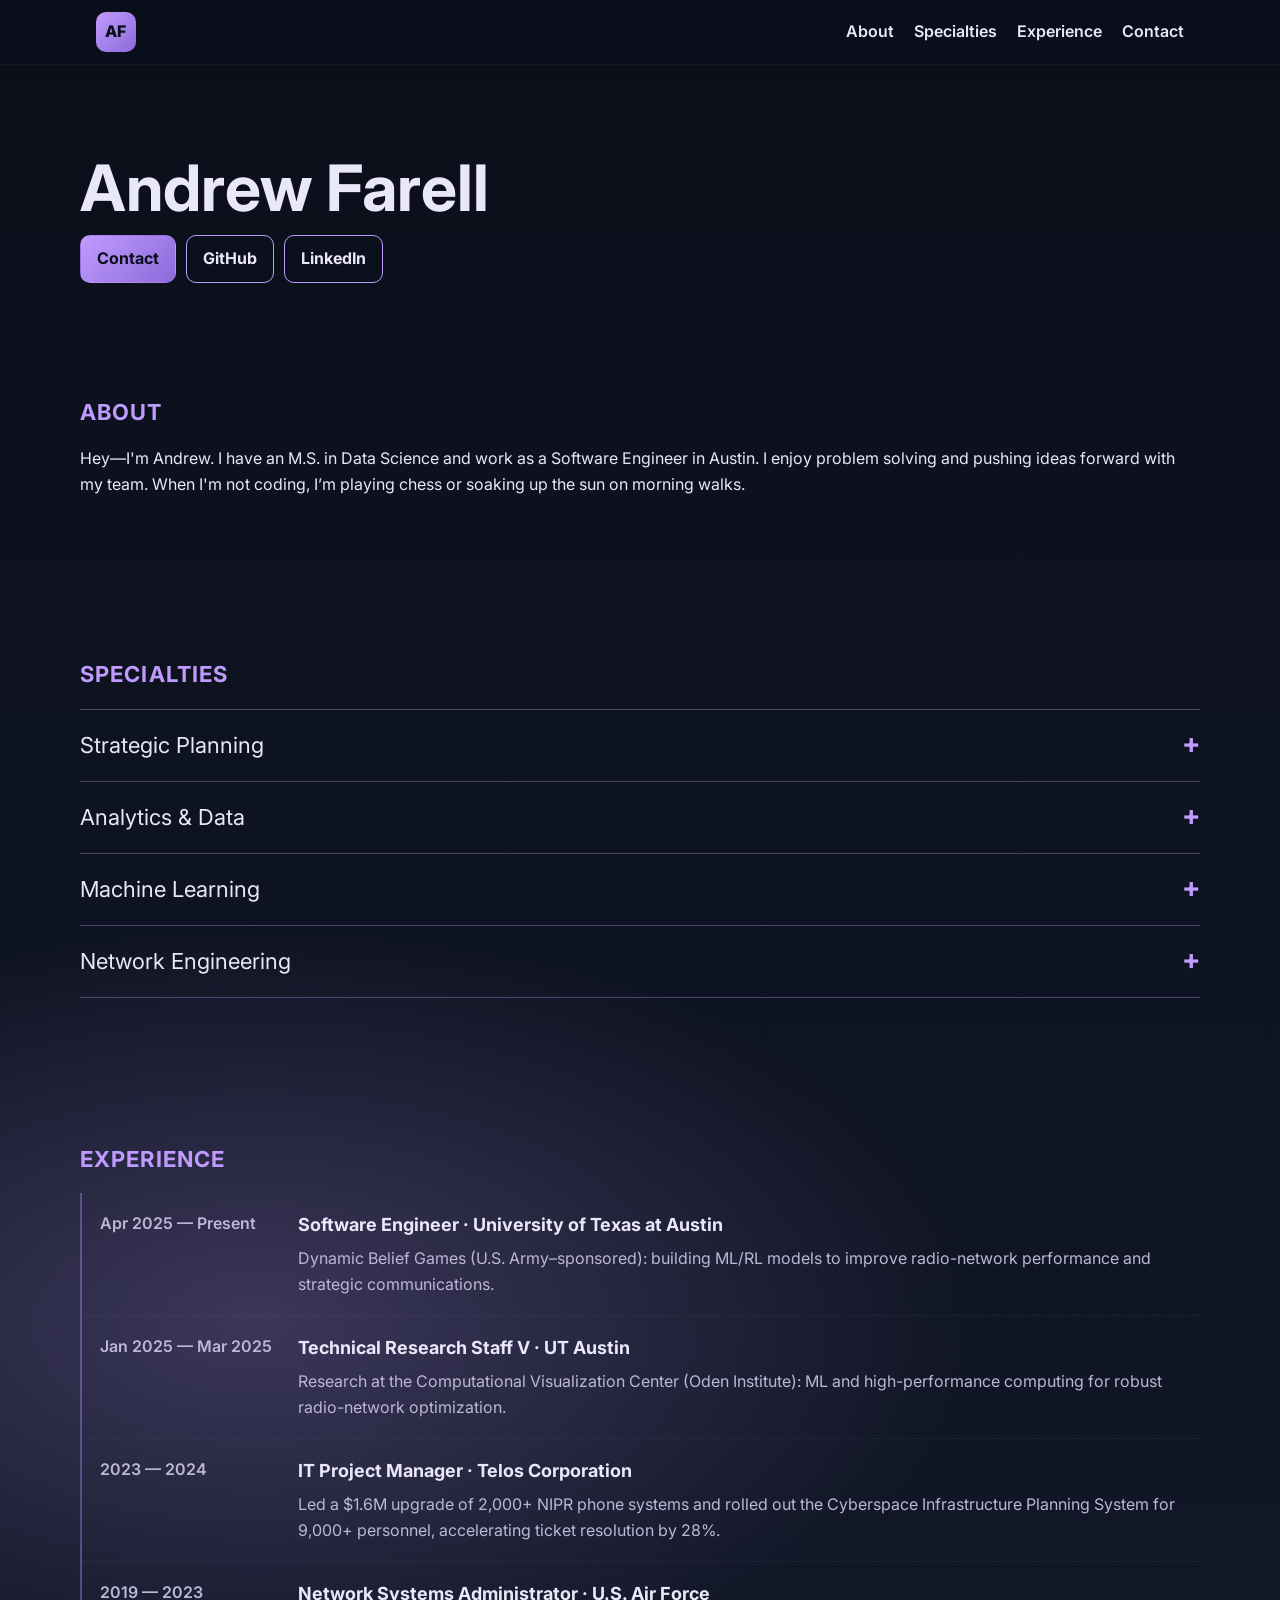
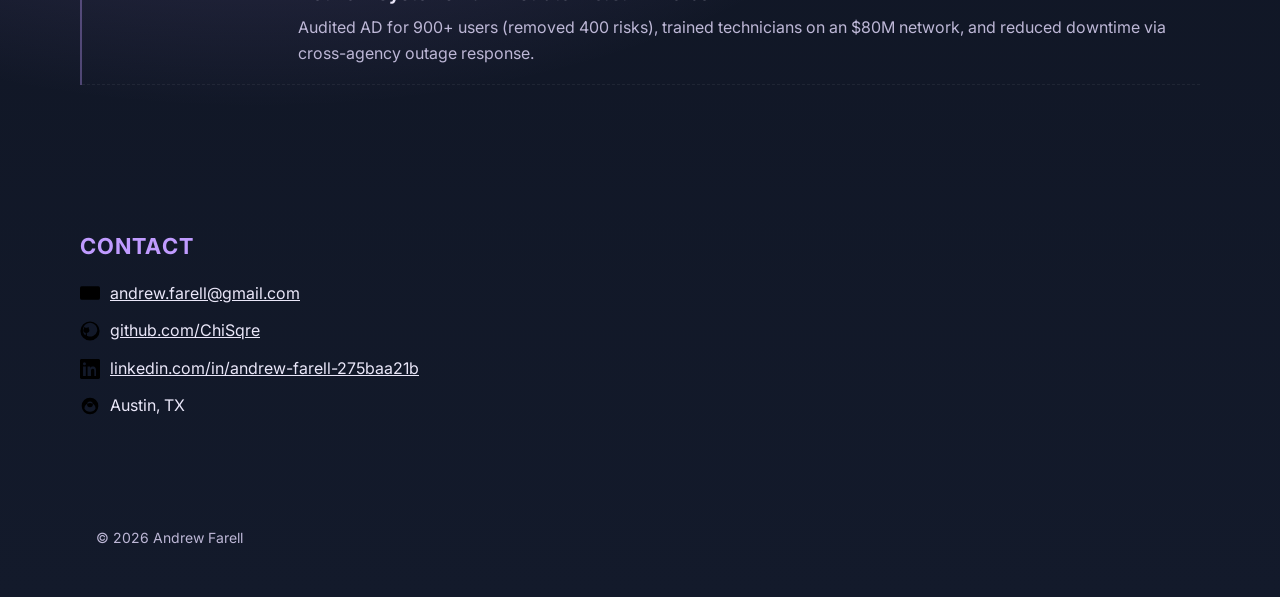
==== commit e14ced61: "update index.html" ====
--- a/index.html
+++ b/index.html
@@ -8,15 +8,18 @@
   <link rel="preconnect" href="https://fonts.googleapis.com">
   <link rel="preconnect" href="https://fonts.gstatic.com" crossorigin>
   <link href="https://fonts.googleapis.com/css2?family=Inter:wght@400;600;700&display=swap" rel="stylesheet">
-  <link rel="stylesheet" href="assets/styles.css" />
+  <!-- cache-bust to avoid stale CSS on Pages/CDN -->
+  <link rel="stylesheet" href="assets/styles.css?v=2" />
   <link rel="icon" href="assets/favicon.svg" type="image/svg+xml">
   <meta property="og:title" content="Andrew Farell — Software Engineer">
   <meta property="og:description" content="Strategic planning, analytics &amp; data, ML, and network engineering. Based in Austin, TX.">
   <meta property="og:type" content="website">
   <meta property="og:image" content="assets/og.svg">
   <style>
-    /* Ensure hero buttons always show nicely (especially LinkedIn) */
+    /* Keep hero buttons neat and always visible */
     .hero .cta{ display:flex; flex-wrap:wrap; gap:10px; margin-top:12px; }
+    /* We use gap above, so remove old right margin if present */
+    .btn{ margin-right:0; }
   </style>
 </head>
 <body id="top">
@@ -37,11 +40,7 @@
     <section class="hero container">
       <div class="hero-copy">
         <h1 class="name">Andrew Farell</h1>
-        <p class="kicker">Software Engineer · Austin, TX</p>
-        <p class="lede">
-          I build reliable software and data products. M.S. in Data Science. I enjoy problem-solving
-          and pushing ideas forward with my team.
-        </p>
+        <!-- removed the subtitle/kicker line by request -->
         <div class="cta">
           <a class="btn" href="#contact">Contact</a>
           <a class="btn ghost" href="https://github.com/ChiSqre" target="_blank" rel="noopener">GitHub</a>
@@ -186,7 +185,8 @@
     <div class="container small">© <span id="year"></span> Andrew Farell</div>
   </footer>
 
-  <script src="assets/script.js" defer></script>
+  <!-- cache-bust JS too -->
+  <script src="assets/script.js?v=2" defer></script>
 
   <script type="application/ld+json">
   {
